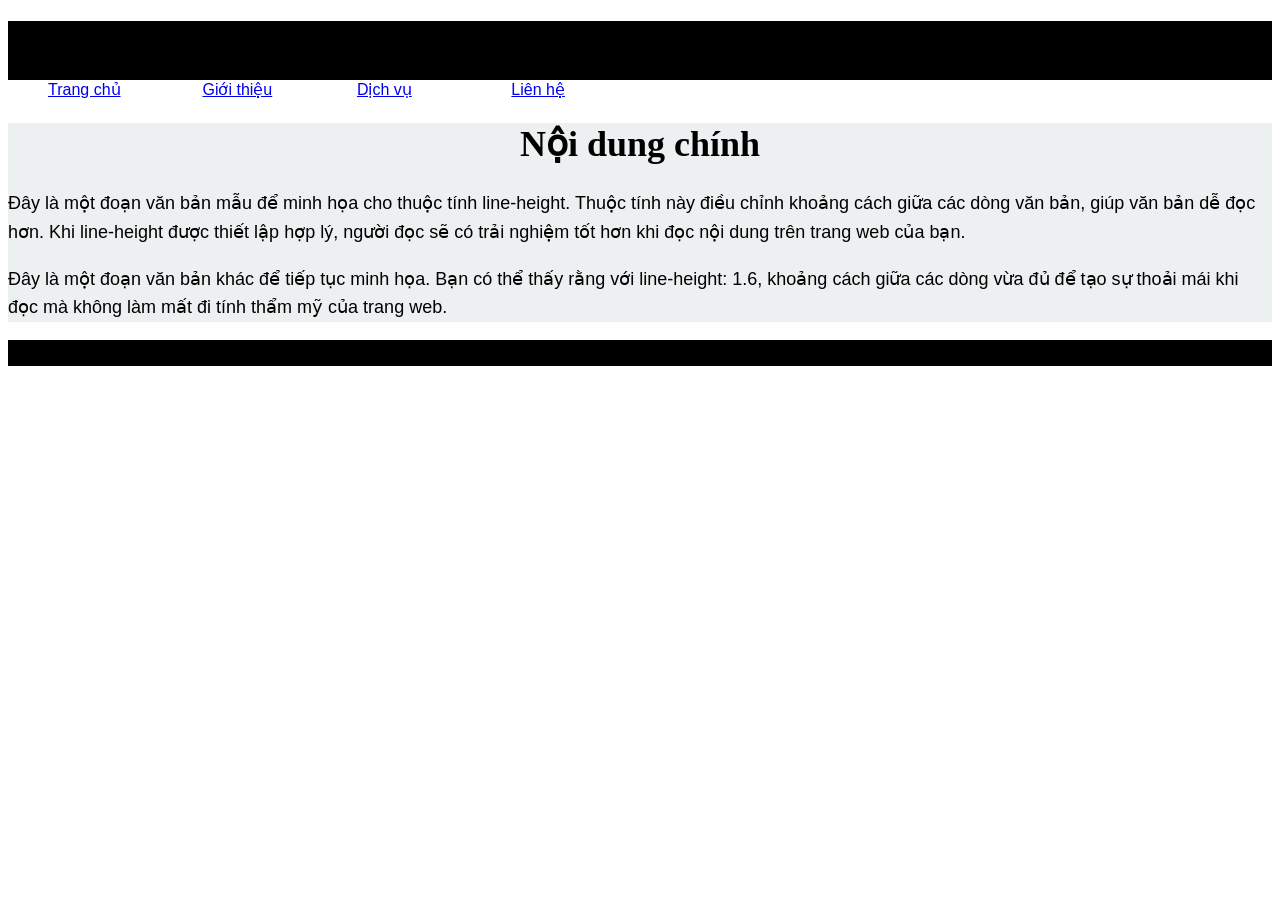
==== Project-test.html @ 6c1eea9e "Add initial HTML structure for Project-test" ====
<!DOCTYPE html>
<html lang="vi">
<head>
    <meta charset="UTF-8">
    <meta name="viewport" content="width=device-width, initial-scale=1.0">
    <title>Project Starter - Stylesheet</title>
    <style>
        /* Quy tắc CSS cho thẻ nội dung */
        body {
            font-family: Arial, sans-serif;
            font-size: 16px;
        }

        /* Quy tắc CSS cho thẻ tiêu đề */
        header {
            background-color: #000000;
        }

        /* Quy tắc CSS cho thẻ nav */
        nav {
            background-color: #ffffff;
        }

        /* Quy tắc CSS cho thẻ chính */
        main {
            background-color: #ecf0f1;
            font-size: 18px;
        }

        /* Quy tắc CSS cho thẻ chân trang */
        footer {
            background-color: #000000;
        }

        /* Quy tắc CSS cho thẻ li */
        li {
            display: inline-block;
            width: 150px;
        }

        /* Quy tắc CSS cho thẻ h1 */
        h1 {
            text-align: center;
            font-family: Georgia, serif;
            color: #000000;
        }

        /* Quy tắc CSS cho thẻ p */
        p {
            line-height: 1.6;
        }
    </style>
</head>
<body>
    <header>
        <h1>Testing Code</h1>
        <nav>
            <ul>
                <li><a href="#">Trang chủ</a></li>
                <li><a href="#">Giới thiệu</a></li>
                <li><a href="#">Dịch vụ</a></li>
                <li><a href="#">Liên hệ</a></li>
            </ul>
        </nav>
    </header>
    
    <main>
        <h1>Nội dung chính</h1>
        <p>Đây là một đoạn văn bản mẫu để minh họa cho thuộc tính line-height. Thuộc tính này điều chỉnh khoảng cách giữa các dòng văn bản, giúp văn bản dễ đọc hơn. Khi line-height được thiết lập hợp lý, người đọc sẽ có trải nghiệm tốt hơn khi đọc nội dung trên trang web của bạn.</p>
        <p>Đây là một đoạn văn bản khác để tiếp tục minh họa. Bạn có thể thấy rằng với line-height: 1.6, khoảng cách giữa các dòng vừa đủ để tạo sự thoải mái khi đọc mà không làm mất đi tính thẩm mỹ của trang web.</p>
    </main>
    
    <footer>
        <p>Bản quyền © 2025 - SawnLee</p>
    </footer>
</body>
</html>
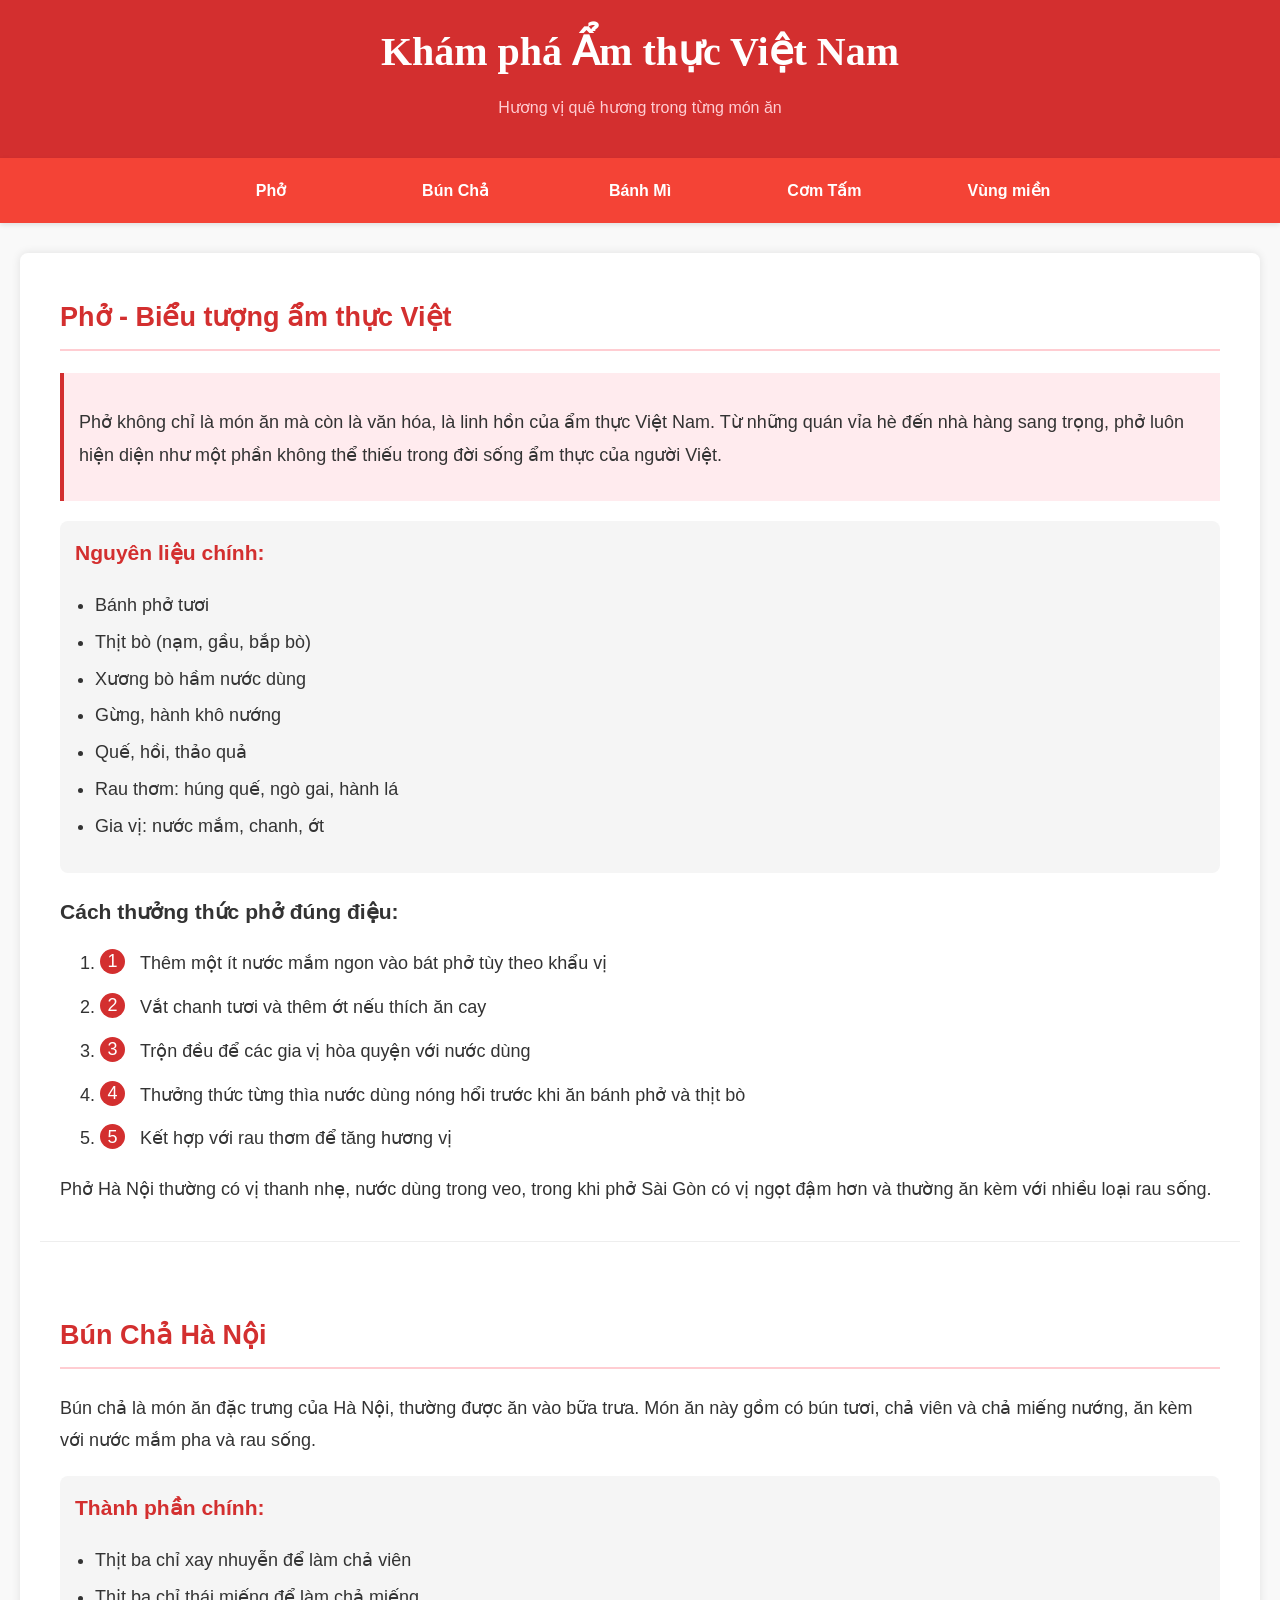
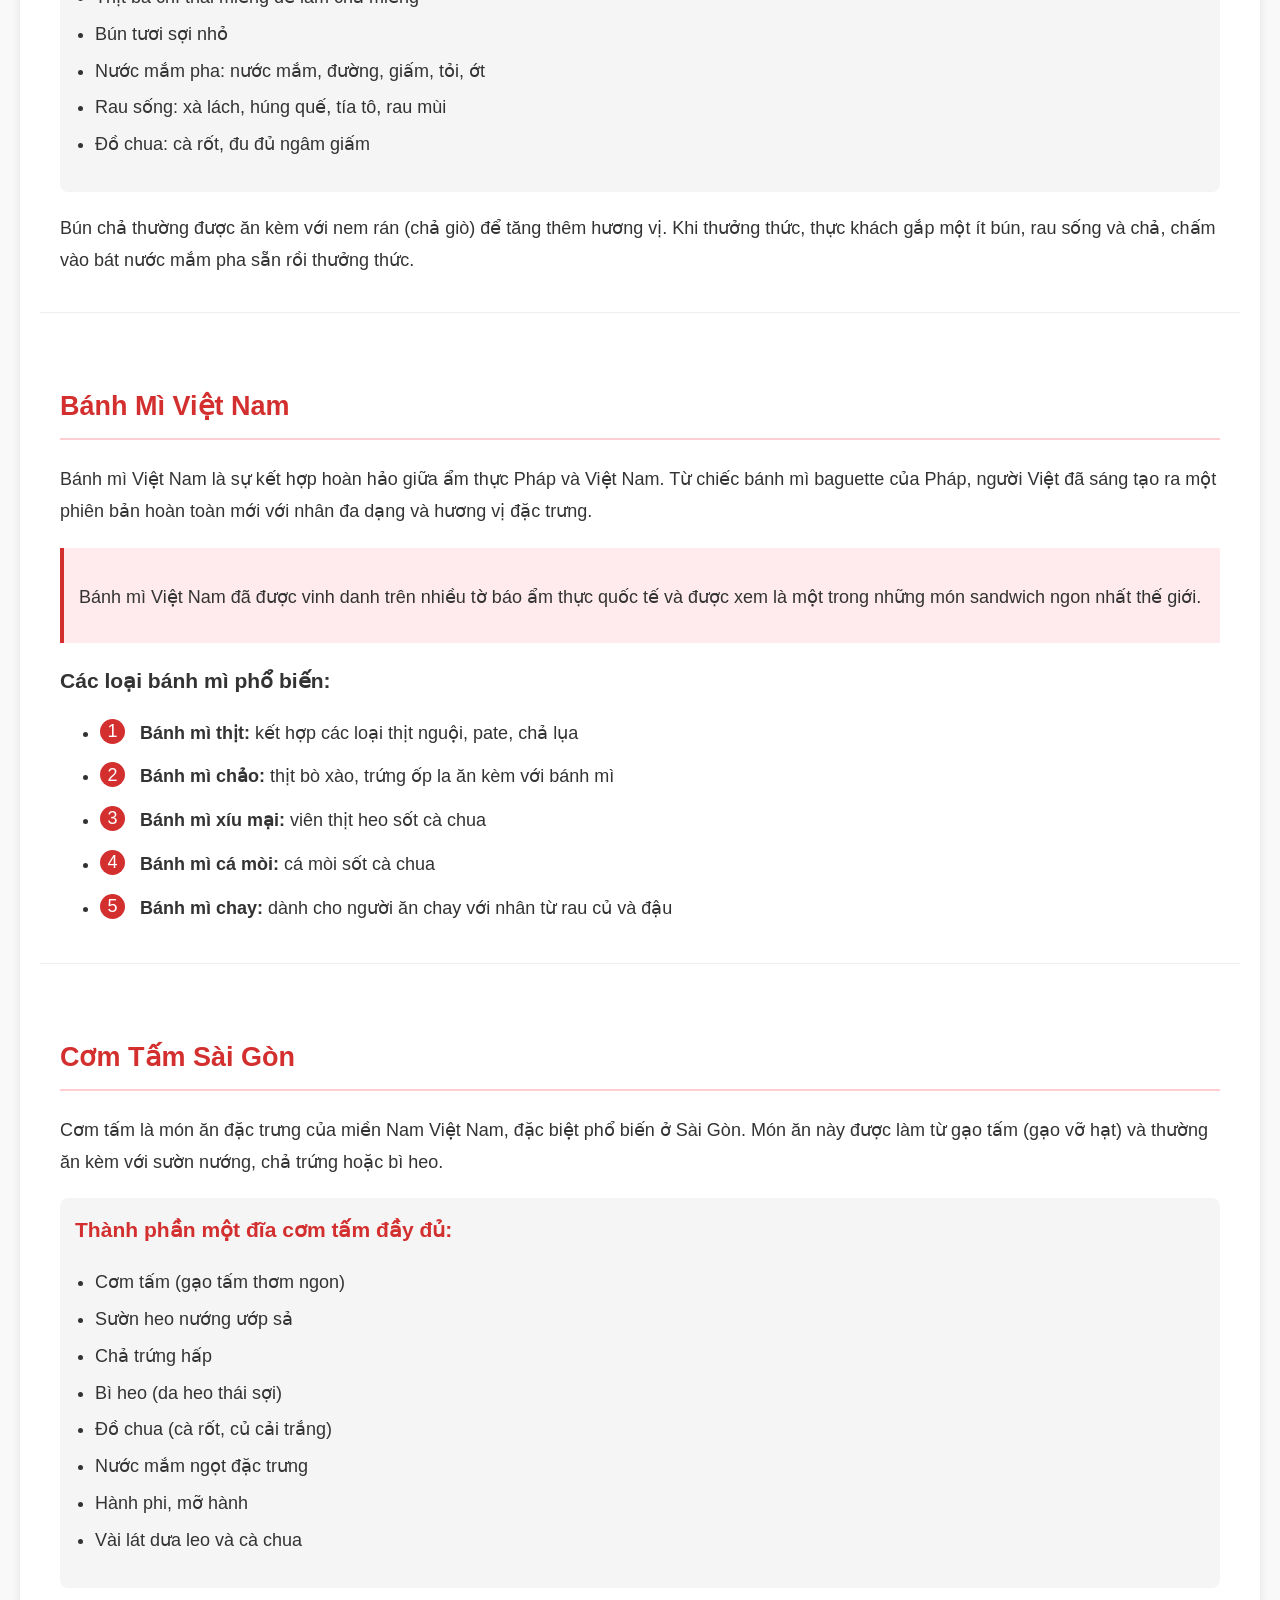
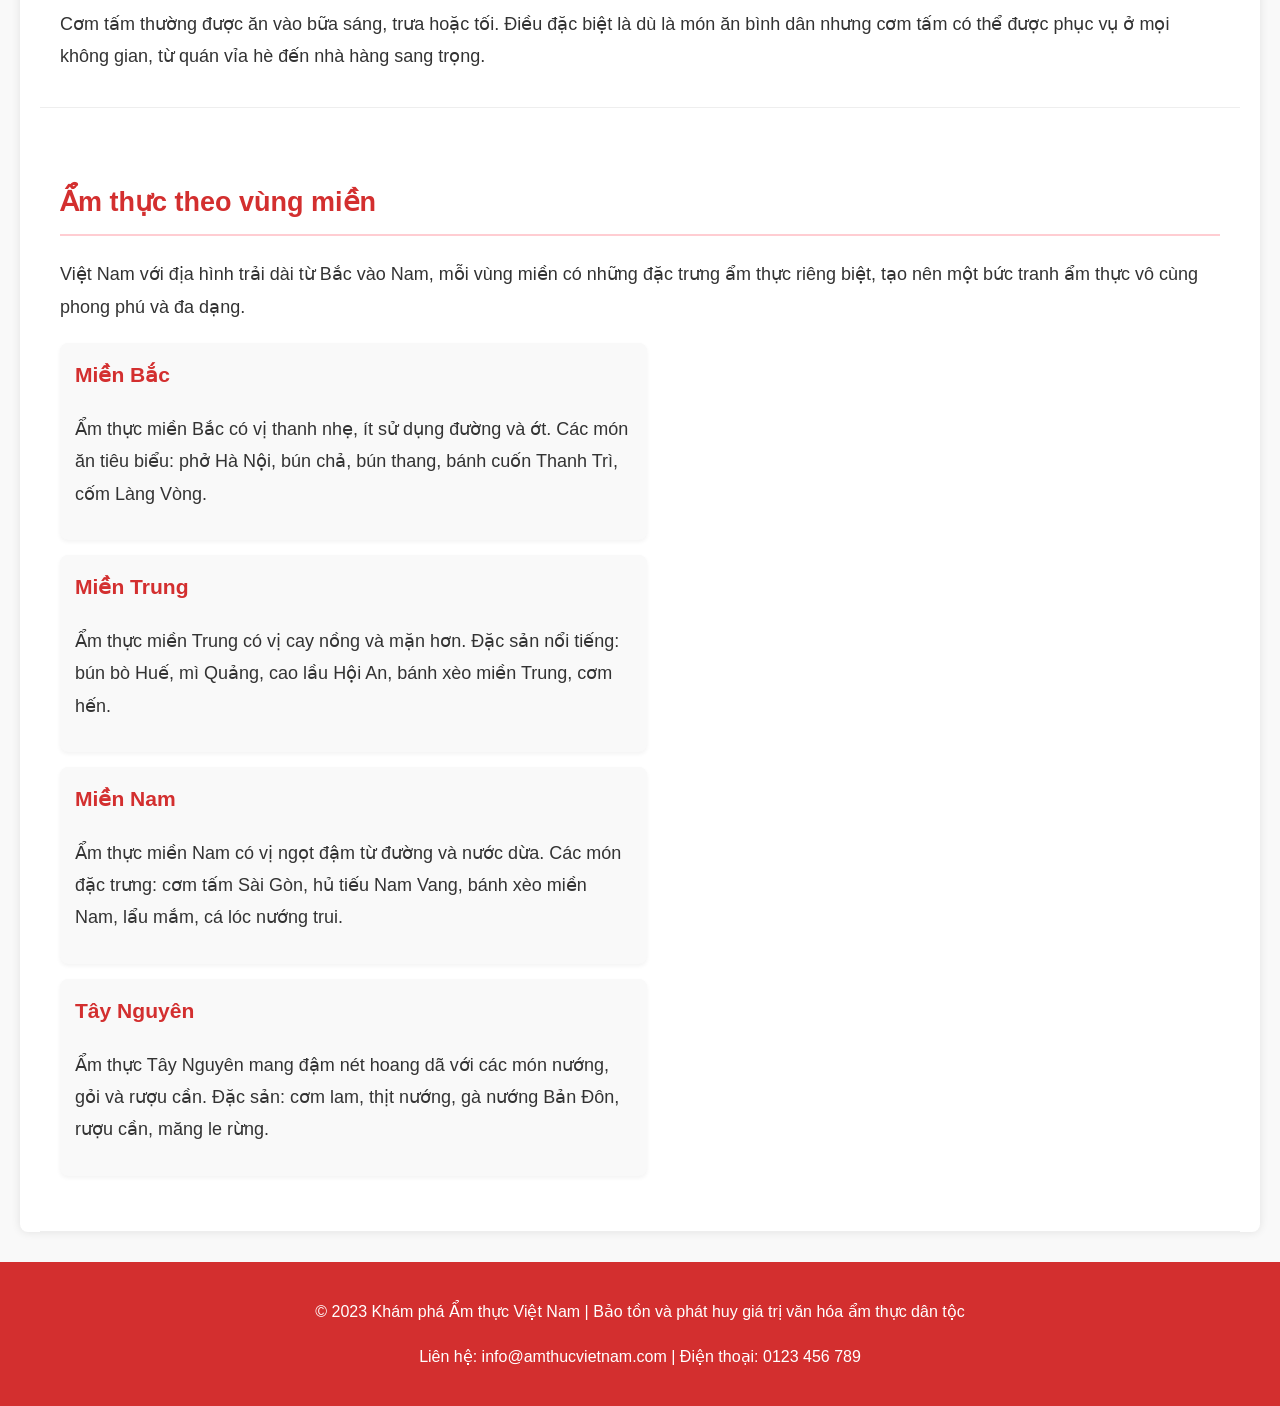
==== commit ab912b9f: "Revamp Project-test.html for Vietnamese Cuisine Updated the title and various CSS styles for better " ====
--- a/Project-test.html
+++ b/Project-test.html
@@ -3,75 +3,368 @@
 <head>
     <meta charset="UTF-8">
     <meta name="viewport" content="width=device-width, initial-scale=1.0">
-    <title>Project Starter - Stylesheet</title>
+    <title>Khám phá Ẩm thực Việt Nam</title>
     <style>
-        /* Quy tắc CSS cho thẻ nội dung */
+        /* Main CSS Stylesheet for all three pages */
+        
+        /* Style the body tag */
         body {
-            font-family: Arial, sans-serif;
+            font-family: 'Segoe UI', Tahoma, Geneva, Verdana, sans-serif;
             font-size: 16px;
-        }
-
-        /* Quy tắc CSS cho thẻ tiêu đề */
+            margin: 0;
+            padding: 0;
+            line-height: 1.6;
+            color: #333;
+            background-color: #f9f9f9;
+        }
+
+        /* Style the header tag */
         header {
-            background-color: #000000;
-        }
-
-        /* Quy tắc CSS cho thẻ nav */
+            background-color: #d32f2f;
+            color: white;
+            padding: 20px 0;
+            box-shadow: 0 2px 5px rgba(0,0,0,0.1);
+        }
+
+        /* Style the nav tag */
         nav {
+            background-color: #f44336;
+            padding: 10px 0;
+            box-shadow: 0 2px 5px rgba(0,0,0,0.1);
+        }
+
+        /* Style the main tag */
+        main {
             background-color: #ffffff;
-        }
-
-        /* Quy tắc CSS cho thẻ chính */
-        main {
-            background-color: #ecf0f1;
             font-size: 18px;
-        }
-
-        /* Quy tắc CSS cho thẻ chân trang */
+            padding: 20px;
+            max-width: 1200px;
+            margin: 20px auto;
+            border-radius: 8px;
+            box-shadow: 0 0 10px rgba(0,0,0,0.1);
+        }
+
+        /* Style the footer tag */
         footer {
-            background-color: #000000;
-        }
-
-        /* Quy tắc CSS cho thẻ li */
+            background-color: #d32f2f;
+            color: white;
+            text-align: center;
+            padding: 20px 0;
+            margin-top: 30px;
+        }
+
+        /* Style the li tag */
         li {
             display: inline-block;
             width: 150px;
-        }
-
-        /* Quy tắc CSS cho thẻ h1 */
+            text-align: center;
+        }
+
+        /* Style the h1 tag */
         h1 {
             text-align: center;
-            font-family: Georgia, serif;
-            color: #000000;
-        }
-
-        /* Quy tắc CSS cho thẻ p */
+            font-family: Georgia, 'Times New Roman', Times, serif;
+            color: #ffffff;
+            margin: 0;
+            font-size: 2.5rem;
+        }
+
+        /* Style the p tag */
         p {
-            line-height: 1.6;
+            line-height: 1.8;
+            margin-bottom: 15px;
+        }
+
+        /* Additional styles for better appearance */
+        nav ul {
+            list-style-type: none;
+            padding: 0;
+            margin: 0;
+            text-align: center;
+        }
+
+        nav li {
+            margin: 0 15px;
+        }
+
+        nav a {
+            color: white;
+            text-decoration: none;
+            padding: 10px 15px;
+            display: block;
+            border-radius: 4px;
+            transition: background-color 0.3s;
+            font-weight: bold;
+        }
+
+        nav a:hover {
+            background-color: #b71c1c;
+        }
+
+        .container {
+            max-width: 1200px;
+            margin: 0 auto;
+            padding: 0 20px;
+        }
+
+        .dish-section {
+            margin: 30px 0;
+            padding: 20px;
+            border-bottom: 1px solid #eee;
+        }
+
+        .dish-section h2 {
+            color: #d32f2f;
+            border-bottom: 2px solid #ffcdd2;
+            padding-bottom: 10px;
+        }
+
+        .dish-image {
+            width: 100%;
+            max-width: 500px;
+            height: auto;
+            border-radius: 8px;
+            margin: 15px 0;
+            box-shadow: 0 4px 8px rgba(0,0,0,0.1);
+        }
+
+        .highlight {
+            background-color: #ffebee;
+            padding: 15px;
+            border-left: 4px solid #d32f2f;
+            margin: 20px 0;
+        }
+
+        .ingredients {
+            background-color: #f5f5f5;
+            padding: 15px;
+            border-radius: 8px;
+            margin: 20px 0;
+        }
+
+        .ingredients h3 {
+            margin-top: 0;
+            color: #d32f2f;
+        }
+
+        .ingredients ul {
+            padding-left: 20px;
+        }
+
+        .ingredients li {
+            display: list-item;
+            width: auto;
+            text-align: left;
+            margin-bottom: 8px;
+        }
+
+        .recipe-steps {
+            counter-reset: step-counter;
+            margin: 20px 0;
+        }
+
+        .recipe-steps li {
+            display: list-item;
+            width: auto;
+            text-align: left;
+            margin-bottom: 15px;
+            position: relative;
+            padding-left: 40px;
+        }
+
+        .recipe-steps li:before {
+            counter-increment: step-counter;
+            content: counter(step-counter);
+            background-color: #d32f2f;
+            color: white;
+            width: 25px;
+            height: 25px;
+            border-radius: 50%;
+            display: inline-flex;
+            align-items: center;
+            justify-content: center;
+            position: absolute;
+            left: 0;
+            top: 0;
+        }
+
+        .region-list {
+            display: flex;
+            flex-wrap: wrap;
+            justify-content: space-between;
+            margin: 20px 0;
+        }
+
+        .region-item {
+            flex-basis: 48%;
+            background-color: #f9f9f9;
+            padding: 15px;
+            margin-bottom: 15px;
+            border-radius: 8px;
+            box-shadow: 0 2px 4px rgba(0,0,0,0.05);
+        }
+
+        .region-item h3 {
+            color: #d32f2f;
+            margin-top: 0;
+        }
+
+        @media (max-width: 768px) {
+            .region-item {
+                flex-basis: 100%;
+            }
+            
+            nav li {
+                display: block;
+                width: 100%;
+                margin: 5px 0;
+            }
         }
     </style>
 </head>
 <body>
     <header>
-        <h1>Testing Code</h1>
-        <nav>
-            <ul>
-                <li><a href="#">Trang chủ</a></li>
-                <li><a href="#">Giới thiệu</a></li>
-                <li><a href="#">Dịch vụ</a></li>
-                <li><a href="#">Liên hệ</a></li>
-            </ul>
-        </nav>
+        <div class="container">
+            <h1>Khám phá Ẩm thực Việt Nam</h1>
+            <p style="text-align: center; color: #ffcdd2; margin-top: 10px;">Hương vị quê hương trong từng món ăn</p>
+        </div>
     </header>
     
-    <main>
-        <h1>Nội dung chính</h1>
-        <p>Đây là một đoạn văn bản mẫu để minh họa cho thuộc tính line-height. Thuộc tính này điều chỉnh khoảng cách giữa các dòng văn bản, giúp văn bản dễ đọc hơn. Khi line-height được thiết lập hợp lý, người đọc sẽ có trải nghiệm tốt hơn khi đọc nội dung trên trang web của bạn.</p>
-        <p>Đây là một đoạn văn bản khác để tiếp tục minh họa. Bạn có thể thấy rằng với line-height: 1.6, khoảng cách giữa các dòng vừa đủ để tạo sự thoải mái khi đọc mà không làm mất đi tính thẩm mỹ của trang web.</p>
+    <nav>
+        <div class="container">
+            <ul>
+                <li><a href="#pho">Phở</a></li>
+                <li><a href="#bun-cha">Bún Chả</a></li>
+                <li><a href="#banh-mi">Bánh Mì</a></li>
+                <li><a href="#com-tam">Cơm Tấm</a></li>
+                <li><a href="#regions">Vùng miền</a></li>
+            </ul>
+        </div>
+    </nav>
+    
+    <main class="container">
+        <section class="dish-section" id="pho">
+            <h2>Phở - Biểu tượng ẩm thực Việt</h2>
+            <div class="highlight">
+                <p>Phở không chỉ là món ăn mà còn là văn hóa, là linh hồn của ẩm thực Việt Nam. Từ những quán vỉa hè đến nhà hàng sang trọng, phở luôn hiện diện như một phần không thể thiếu trong đời sống ẩm thực của người Việt.</p>
+            </div>
+            
+            <div class="ingredients">
+                <h3>Nguyên liệu chính:</h3>
+                <ul>
+                    <li>Bánh phở tươi</li>
+                    <li>Thịt bò (nạm, gầu, bắp bò)</li>
+                    <li>Xương bò hầm nước dùng</li>
+                    <li>Gừng, hành khô nướng</li>
+                    <li>Quế, hồi, thảo quả</li>
+                    <li>Rau thơm: húng quế, ngò gai, hành lá</li>
+                    <li>Gia vị: nước mắm, chanh, ớt</li>
+                </ul>
+            </div>
+            
+            <h3>Cách thưởng thức phở đúng điệu:</h3>
+            <ol class="recipe-steps">
+                <li>Thêm một ít nước mắm ngon vào bát phở tùy theo khẩu vị</li>
+                <li>Vắt chanh tươi và thêm ớt nếu thích ăn cay</li>
+                <li>Trộn đều để các gia vị hòa quyện với nước dùng</li>
+                <li>Thưởng thức từng thìa nước dùng nóng hổi trước khi ăn bánh phở và thịt bò</li>
+                <li>Kết hợp với rau thơm để tăng hương vị</li>
+            </ol>
+            
+            <p>Phở Hà Nội thường có vị thanh nhẹ, nước dùng trong veo, trong khi phở Sài Gòn có vị ngọt đậm hơn và thường ăn kèm với nhiều loại rau sống.</p>
+        </section>
+        
+        <section class="dish-section" id="bun-cha">
+            <h2>Bún Chả Hà Nội</h2>
+            <p>Bún chả là món ăn đặc trưng của Hà Nội, thường được ăn vào bữa trưa. Món ăn này gồm có bún tươi, chả viên và chả miếng nướng, ăn kèm với nước mắm pha và rau sống.</p>
+            
+            <div class="ingredients">
+                <h3>Thành phần chính:</h3>
+                <ul>
+                    <li>Thịt ba chỉ xay nhuyễn để làm chả viên</li>
+                    <li>Thịt ba chỉ thái miếng để làm chả miếng</li>
+                    <li>Bún tươi sợi nhỏ</li>
+                    <li>Nước mắm pha: nước mắm, đường, giấm, tỏi, ớt</li>
+                    <li>Rau sống: xà lách, húng quế, tía tô, rau mùi</li>
+                    <li>Đồ chua: cà rốt, đu đủ ngâm giấm</li>
+                </ul>
+            </div>
+            
+            <p>Bún chả thường được ăn kèm với nem rán (chả giò) để tăng thêm hương vị. Khi thưởng thức, thực khách gắp một ít bún, rau sống và chả, chấm vào bát nước mắm pha sẵn rồi thưởng thức.</p>
+        </section>
+        
+        <section class="dish-section" id="banh-mi">
+            <h2>Bánh Mì Việt Nam</h2>
+            <p>Bánh mì Việt Nam là sự kết hợp hoàn hảo giữa ẩm thực Pháp và Việt Nam. Từ chiếc bánh mì baguette của Pháp, người Việt đã sáng tạo ra một phiên bản hoàn toàn mới với nhân đa dạng và hương vị đặc trưng.</p>
+            
+            <div class="highlight">
+                <p>Bánh mì Việt Nam đã được vinh danh trên nhiều tờ báo ẩm thực quốc tế và được xem là một trong những món sandwich ngon nhất thế giới.</p>
+            </div>
+            
+            <h3>Các loại bánh mì phổ biến:</h3>
+            <ul class="recipe-steps">
+                <li><strong>Bánh mì thịt:</strong> kết hợp các loại thịt nguội, pate, chả lụa</li>
+                <li><strong>Bánh mì chảo:</strong> thịt bò xào, trứng ốp la ăn kèm với bánh mì</li>
+                <li><strong>Bánh mì xíu mại:</strong> viên thịt heo sốt cà chua</li>
+                <li><strong>Bánh mì cá mòi:</strong> cá mòi sốt cà chua</li>
+                <li><strong>Bánh mì chay:</strong> dành cho người ăn chay với nhân từ rau củ và đậu</li>
+            </ul>
+        </section>
+        
+        <section class="dish-section" id="com-tam">
+            <h2>Cơm Tấm Sài Gòn</h2>
+            <p>Cơm tấm là món ăn đặc trưng của miền Nam Việt Nam, đặc biệt phổ biến ở Sài Gòn. Món ăn này được làm từ gạo tấm (gạo vỡ hạt) và thường ăn kèm với sườn nướng, chả trứng hoặc bì heo.</p>
+            
+            <div class="ingredients">
+                <h3>Thành phần một đĩa cơm tấm đầy đủ:</h3>
+                <ul>
+                    <li>Cơm tấm (gạo tấm thơm ngon)</li>
+                    <li>Sườn heo nướng ướp sả</li>
+                    <li>Chả trứng hấp</li>
+                    <li>Bì heo (da heo thái sợi)</li>
+                    <li>Đồ chua (cà rốt, củ cải trắng)</li>
+                    <li>Nước mắm ngọt đặc trưng</li>
+                    <li>Hành phi, mỡ hành</li>
+                    <li>Vài lát dưa leo và cà chua</li>
+                </ul>
+            </div>
+            
+            <p>Cơm tấm thường được ăn vào bữa sáng, trưa hoặc tối. Điều đặc biệt là dù là món ăn bình dân nhưng cơm tấm có thể được phục vụ ở mọi không gian, từ quán vỉa hè đến nhà hàng sang trọng.</p>
+        </section>
+        
+        <section class="dish-section" id="regions">
+            <h2>Ẩm thực theo vùng miền</h2>
+            <p>Việt Nam với địa hình trải dài từ Bắc vào Nam, mỗi vùng miền có những đặc trưng ẩm thực riêng biệt, tạo nên một bức tranh ẩm thực vô cùng phong phú và đa dạng.</p>
+            
+            <div class="region-list">
+                <div class="region-item">
+                    <h3>Miền Bắc</h3>
+                    <p>Ẩm thực miền Bắc có vị thanh nhẹ, ít sử dụng đường và ớt. Các món ăn tiêu biểu: phở Hà Nội, bún chả, bún thang, bánh cuốn Thanh Trì, cốm Làng Vòng.</p>
+                </div>
+                
+                <div class="region-item">
+                    <h3>Miền Trung</h3>
+                    <p>Ẩm thực miền Trung có vị cay nồng và mặn hơn. Đặc sản nổi tiếng: bún bò Huế, mì Quảng, cao lầu Hội An, bánh xèo miền Trung, cơm hến.</p>
+                </div>
+                
+                <div class="region-item">
+                    <h3>Miền Nam</h3>
+                    <p>Ẩm thực miền Nam có vị ngọt đậm từ đường và nước dừa. Các món đặc trưng: cơm tấm Sài Gòn, hủ tiếu Nam Vang, bánh xèo miền Nam, lẩu mắm, cá lóc nướng trui.</p>
+                </div>
+                
+                <div class="region-item">
+                    <h3>Tây Nguyên</h3>
+                    <p>Ẩm thực Tây Nguyên mang đậm nét hoang dã với các món nướng, gỏi và rượu cần. Đặc sản: cơm lam, thịt nướng, gà nướng Bản Đôn, rượu cần, măng le rừng.</p>
+                </div>
+            </div>
+        </section>
     </main>
     
     <footer>
-        <p>Bản quyền © 2025 - SawnLee</p>
+        <div class="container">
+            <p>© 2023 Khám phá Ẩm thực Việt Nam | Bảo tồn và phát huy giá trị văn hóa ẩm thực dân tộc</p>
+            <p>Liên hệ: info@amthucvietnam.com | Điện thoại: 0123 456 789</p>
+        </div>
     </footer>
 </body>
 </html>
